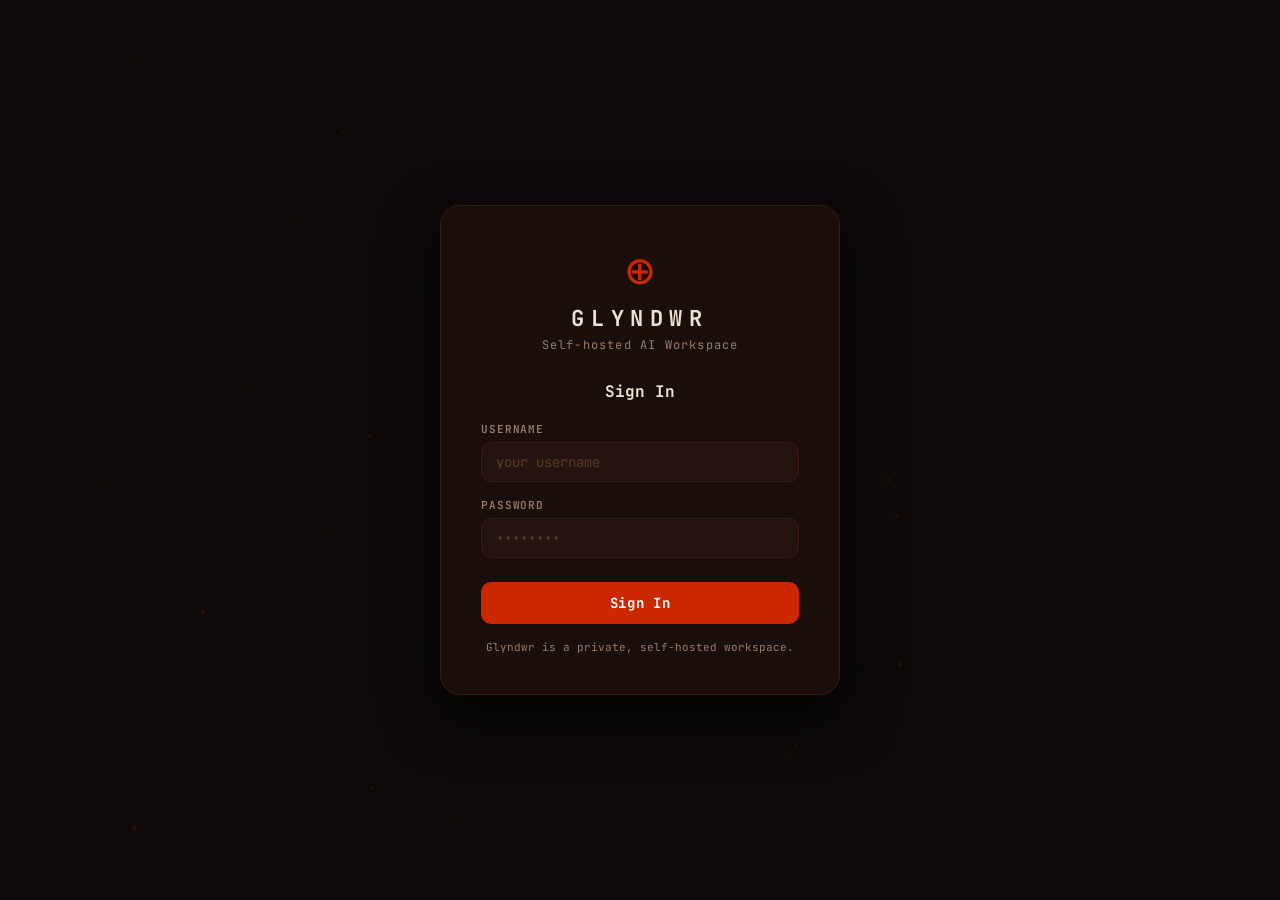
==== static/login.html @ f1474c88 "docs: expand README with full feature list and setup guide; add .gitignore" ====
<!DOCTYPE html>
<html lang="en">
<head>
  <meta charset="UTF-8" />
  <meta name="viewport" content="width=device-width, initial-scale=1.0" />
  <title>Glyndwr — Sign In</title>
  <link rel="icon" href="data:image/svg+xml,<svg xmlns='http://www.w3.org/2000/svg' viewBox='0 0 100 100'><text y='.9em' font-size='90'>⊕</text></svg>" />
  <style>
    @import url('https://fonts.googleapis.com/css2?family=JetBrains+Mono:wght@400;600;700&display=swap');
    *, *::before, *::after { box-sizing: border-box; margin: 0; padding: 0; }
    html, body { height: 100%; }
    body {
      font-family: 'JetBrains Mono', 'Fira Code', monospace;
      background: #0d0a09;
      color: #f0e0d0;
      display: flex;
      align-items: center;
      justify-content: center;
      min-height: 100vh;
      padding: 20px;
    }
    #bg-canvas {
      position: fixed; inset: 0; z-index: 0; pointer-events: none; opacity: 0.4;
    }
    .login-card {
      background: #1a0e0b;
      border: 1px solid #3d1a12;
      border-radius: 20px;
      padding: 40px;
      width: 100%;
      max-width: 400px;
      position: relative;
      z-index: 1;
      box-shadow: 0 20px 60px rgba(0,0,0,0.8);
    }
    .logo { text-align: center; margin-bottom: 28px; }
    .logo-icon { font-size: 48px; color: #cc2800; line-height: 1; display: block; margin-bottom: 10px; }
    .logo-title { font-size: 22px; font-weight: 700; letter-spacing: 0.3em; color: #f0e0d0; }
    .logo-sub { font-size: 12px; color: #9a7a68; margin-top: 4px; letter-spacing: 0.1em; }
    h2 { font-size: 16px; font-weight: 700; margin-bottom: 20px; color: #f0e0d0; text-align: center; }
    .form-group { margin-bottom: 16px; }
    label { display: block; font-size: 11px; font-weight: 600; color: #9a7a68; margin-bottom: 6px; text-transform: uppercase; letter-spacing: 0.08em; }
    input {
      width: 100%;
      background: #241410;
      border: 1.5px solid #3d1a12;
      border-radius: 10px;
      padding: 10px 14px;
      color: #f0e0d0;
      font-size: 14px;
      font-family: inherit;
      outline: none;
      transition: border-color 0.15s;
    }
    input:focus { border-color: #cc2800; }
    input::placeholder { color: #5a3a28; }
    .btn {
      width: 100%;
      background: #cc2800;
      color: #fff;
      border: none;
      border-radius: 10px;
      padding: 12px;
      font-size: 14px;
      font-weight: 700;
      font-family: inherit;
      cursor: pointer;
      transition: background 0.15s;
      letter-spacing: 0.05em;
      margin-top: 8px;
    }
    .btn:hover { background: #e03000; }
    .btn:disabled { opacity: 0.5; cursor: not-allowed; }
    .error {
      background: rgba(204,40,0,0.1);
      border: 1px solid rgba(204,40,0,0.3);
      border-radius: 8px;
      padding: 10px 14px;
      font-size: 13px;
      color: #cc2800;
      margin-bottom: 16px;
      display: none;
    }
    .hint { font-size: 11px; color: #9a7a68; text-align: center; margin-top: 16px; }
    .setup-badge {
      background: rgba(204,40,0,0.1);
      border: 1px solid rgba(204,40,0,0.3);
      border-radius: 8px;
      padding: 10px 14px;
      font-size: 12px;
      color: #9a7a68;
      margin-bottom: 20px;
      text-align: center;
      line-height: 1.5;
    }
    .setup-badge strong { color: #cc2800; }
    #view-login, #view-setup { display: none; }
    #view-login.active, #view-setup.active { display: block; }
    .spinner {
      display: inline-block; width: 14px; height: 14px;
      border: 2px solid rgba(255,255,255,0.3);
      border-top-color: #fff;
      border-radius: 50%;
      animation: spin 0.7s linear infinite;
      vertical-align: middle; margin-right: 6px;
    }
    @keyframes spin { to { transform: rotate(360deg); } }
  </style>
</head>
<body>
<canvas id="bg-canvas"></canvas>

<div class="login-card">
  <div class="logo">
    <span class="logo-icon">⊕</span>
    <div class="logo-title">GLYNDWR</div>
    <div class="logo-sub">Self-hosted AI Workspace</div>
  </div>

  <!-- Login view -->
  <div id="view-login">
    <h2>Sign In</h2>
    <div class="error" id="login-error"></div>
    <div class="form-group">
      <label>Username</label>
      <input type="text" id="login-username" placeholder="your username" autocomplete="username" />
    </div>
    <div class="form-group">
      <label>Password</label>
      <input type="password" id="login-password" placeholder="••••••••" autocomplete="current-password" />
    </div>
    <button class="btn" id="login-btn">Sign In</button>
    <p class="hint">Glyndwr is a private, self-hosted workspace.</p>
  </div>

  <!-- First-run setup view -->
  <div id="view-setup">
    <h2>First-time Setup</h2>
    <div class="setup-badge">
      No accounts exist yet. Create your <strong>admin account</strong> to get started.
    </div>
    <div class="error" id="setup-error"></div>
    <div class="form-group">
      <label>Admin Username</label>
      <input type="text" id="setup-username" placeholder="admin" autocomplete="username" />
    </div>
    <div class="form-group">
      <label>Password</label>
      <input type="password" id="setup-password" placeholder="at least 6 characters" autocomplete="new-password" />
    </div>
    <div class="form-group">
      <label>Confirm Password</label>
      <input type="password" id="setup-confirm" placeholder="repeat password" autocomplete="new-password" />
    </div>
    <button class="btn" id="setup-btn">Create Admin Account</button>
  </div>
</div>

<script>
(function() {
  // Animated background
  const canvas = document.getElementById('bg-canvas');
  const ctx = canvas.getContext('2d');
  let W, H, nodes = [];
  function resize() { W = canvas.width = window.innerWidth; H = canvas.height = window.innerHeight; }
  resize();
  window.addEventListener('resize', resize);
  for (let i = 0; i < 30; i++) {
    nodes.push({
      x: Math.random() * 1000, y: Math.random() * 1000,
      vx: (Math.random() - 0.5) * 0.3, vy: (Math.random() - 0.5) * 0.3,
      r: Math.random() * 2 + 1, pulse: Math.random() * Math.PI * 2,
    });
  }
  function animate() {
    ctx.clearRect(0, 0, W, H);
    nodes.forEach(n => {
      n.x += n.vx; n.y += n.vy; n.pulse += 0.02;
      if (n.x < 0 || n.x > W) n.vx *= -1;
      if (n.y < 0 || n.y > H) n.vy *= -1;
    });
    for (let i = 0; i < nodes.length; i++) {
      for (let j = i + 1; j < nodes.length; j++) {
        const dx = nodes[i].x - nodes[j].x, dy = nodes[i].y - nodes[j].y;
        const dist = Math.sqrt(dx * dx + dy * dy);
        if (dist < 150) {
          ctx.beginPath();
          ctx.moveTo(nodes[i].x, nodes[i].y);
          ctx.lineTo(nodes[j].x, nodes[j].y);
          ctx.strokeStyle = `rgba(204,40,0,${0.15 * (1 - dist / 150)})`;
          ctx.lineWidth = 0.5;
          ctx.stroke();
        }
      }
    }
    nodes.forEach(n => {
      const glow = 0.6 + 0.4 * Math.sin(n.pulse);
      ctx.beginPath();
      ctx.arc(n.x, n.y, n.r * glow, 0, Math.PI * 2);
      ctx.fillStyle = `rgba(204,40,0,${0.4 * glow})`;
      ctx.fill();
    });
    requestAnimationFrame(animate);
  }
  animate();

  // Auth logic
  async function checkStatus() {
    try {
      const r = await fetch('/api/auth/status');
      const d = await r.json();
      if (d.needs_setup) {
        document.getElementById('view-setup').classList.add('active');
      } else {
        document.getElementById('view-login').classList.add('active');
      }
    } catch {
      document.getElementById('view-login').classList.add('active');
    }
  }

  function showError(id, msg) {
    const el = document.getElementById(id);
    el.textContent = msg;
    el.style.display = 'block';
  }
  function hideError(id) { document.getElementById(id).style.display = 'none'; }

  async function doLogin() {
    hideError('login-error');
    const username = document.getElementById('login-username').value.trim();
    const password = document.getElementById('login-password').value;
    if (!username || !password) { showError('login-error', 'Please enter username and password.'); return; }
    const btn = document.getElementById('login-btn');
    btn.disabled = true;
    btn.innerHTML = '<span class="spinner"></span>Signing in…';
    try {
      const r = await fetch('/api/auth/login', {
        method: 'POST', headers: { 'Content-Type': 'application/json' },
        body: JSON.stringify({ username, password }),
      });
      if (!r.ok) {
        const d = await r.json().catch(() => ({}));
        showError('login-error', d.detail || 'Login failed.');
        btn.disabled = false; btn.textContent = 'Sign In';
        return;
      }
      const d = await r.json();
      localStorage.setItem('glyndwr_token', d.token);
      localStorage.setItem('glyndwr_user', JSON.stringify(d.user));
      window.location.href = '/';
    } catch {
      showError('login-error', 'Could not connect to server.');
      btn.disabled = false; btn.textContent = 'Sign In';
    }
  }

  async function doSetup() {
    hideError('setup-error');
    const username = document.getElementById('setup-username').value.trim();
    const password = document.getElementById('setup-password').value;
    const confirm = document.getElementById('setup-confirm').value;
    if (!username) { showError('setup-error', 'Please enter a username.'); return; }
    if (password.length < 6) { showError('setup-error', 'Password must be at least 6 characters.'); return; }
    if (password !== confirm) { showError('setup-error', 'Passwords do not match.'); return; }
    const btn = document.getElementById('setup-btn');
    btn.disabled = true;
    btn.innerHTML = '<span class="spinner"></span>Creating account…';
    try {
      const r = await fetch('/api/auth/setup', {
        method: 'POST', headers: { 'Content-Type': 'application/json' },
        body: JSON.stringify({ username, password, is_admin: true }),
      });
      if (!r.ok) {
        const d = await r.json().catch(() => ({}));
        showError('setup-error', d.detail || 'Setup failed.');
        btn.disabled = false; btn.textContent = 'Create Admin Account';
        return;
      }
      // Now login
      const lr = await fetch('/api/auth/login', {
        method: 'POST', headers: { 'Content-Type': 'application/json' },
        body: JSON.stringify({ username, password }),
      });
      const ld = await lr.json();
      localStorage.setItem('glyndwr_token', ld.token);
      localStorage.setItem('glyndwr_user', JSON.stringify(ld.user));
      window.location.href = '/';
    } catch {
      showError('setup-error', 'Could not connect to server.');
      btn.disabled = false; btn.textContent = 'Create Admin Account';
    }
  }

  document.getElementById('login-btn').addEventListener('click', doLogin);
  document.getElementById('setup-btn').addEventListener('click', doSetup);

  document.getElementById('login-password').addEventListener('keydown', e => {
    if (e.key === 'Enter') doLogin();
  });
  document.getElementById('login-username').addEventListener('keydown', e => {
    if (e.key === 'Enter') document.getElementById('login-password').focus();
  });

  // Check if already logged in
  const existingToken = localStorage.getItem('glyndwr_token');
  if (existingToken) {
    fetch('/api/auth/me', { headers: { Authorization: `Bearer ${existingToken}` } })
      .then(r => { if (r.ok) window.location.href = '/'; else checkStatus(); })
      .catch(() => checkStatus());
  } else {
    checkStatus();
  }
})();
</script>
</body>
</html>
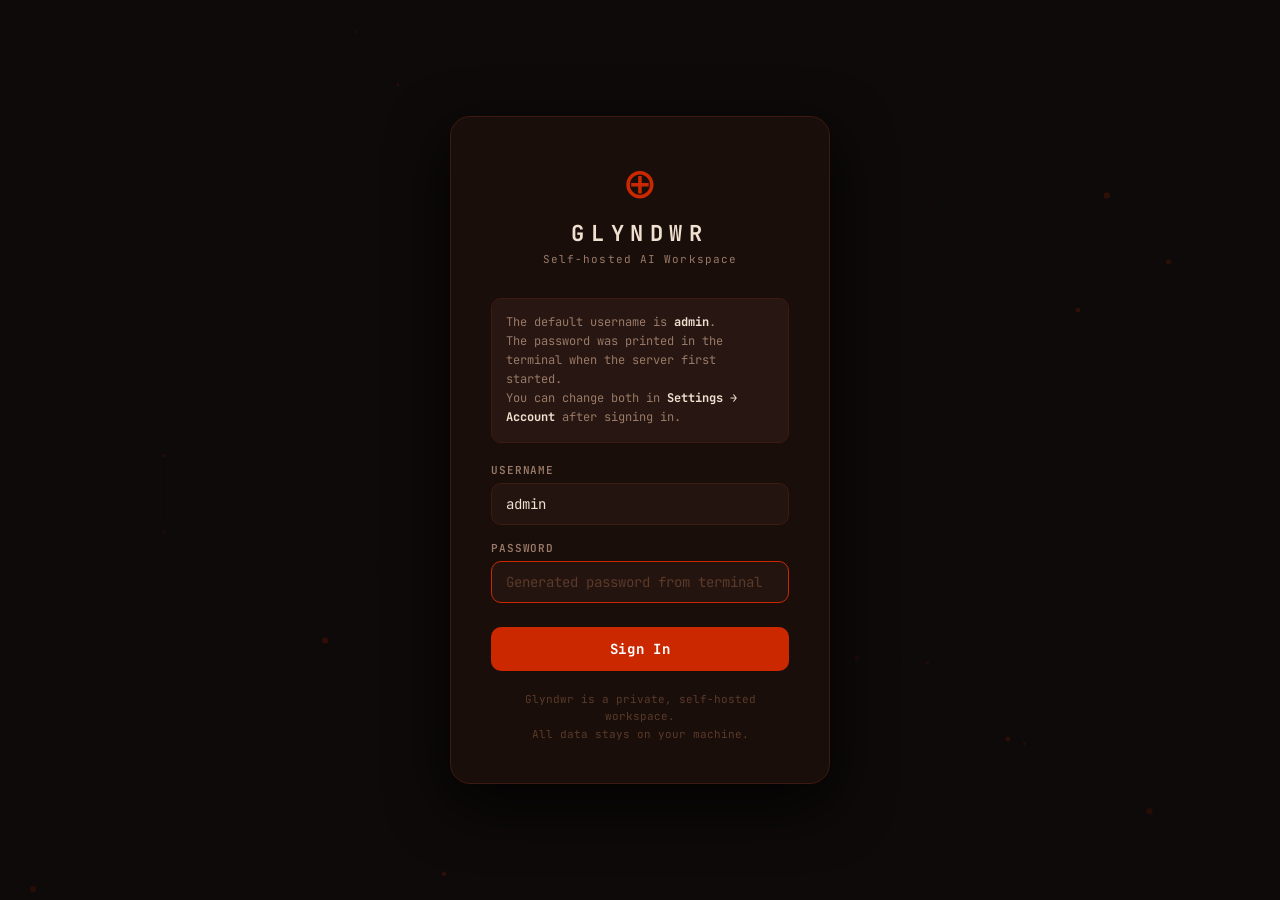
==== commit a29550e8: "feat: v1.2 -- multi-user auth, themes, image editor, memory, Forge, Deep Research Auth & users - Aut" ====
--- a/static/login.html
+++ b/static/login.html
@@ -11,100 +11,60 @@
     html, body { height: 100%; }
     body {
       font-family: 'JetBrains Mono', 'Fira Code', monospace;
-      background: #0d0a09;
-      color: #f0e0d0;
-      display: flex;
-      align-items: center;
-      justify-content: center;
-      min-height: 100vh;
-      padding: 20px;
-    }
-    #bg-canvas {
-      position: fixed; inset: 0; z-index: 0; pointer-events: none; opacity: 0.4;
-    }
+      background: #0d0a09; color: #f0e0d0;
+      display: flex; align-items: center; justify-content: center;
+      min-height: 100vh; padding: 20px;
+    }
+    #bg-canvas { position: fixed; inset: 0; z-index: 0; pointer-events: none; opacity: 0.35; }
     .login-card {
-      background: #1a0e0b;
-      border: 1px solid #3d1a12;
-      border-radius: 20px;
-      padding: 40px;
-      width: 100%;
-      max-width: 400px;
-      position: relative;
-      z-index: 1;
-      box-shadow: 0 20px 60px rgba(0,0,0,0.8);
-    }
-    .logo { text-align: center; margin-bottom: 28px; }
-    .logo-icon { font-size: 48px; color: #cc2800; line-height: 1; display: block; margin-bottom: 10px; }
-    .logo-title { font-size: 22px; font-weight: 700; letter-spacing: 0.3em; color: #f0e0d0; }
-    .logo-sub { font-size: 12px; color: #9a7a68; margin-top: 4px; letter-spacing: 0.1em; }
-    h2 { font-size: 16px; font-weight: 700; margin-bottom: 20px; color: #f0e0d0; text-align: center; }
+      background: #1a0e0b; border: 1px solid #3d1a12; border-radius: 20px;
+      padding: 40px; width: 100%; max-width: 380px;
+      position: relative; z-index: 1; box-shadow: 0 20px 60px rgba(0,0,0,0.8);
+    }
+    .logo { text-align: center; margin-bottom: 32px; }
+    .logo-icon { font-size: 52px; color: #cc2800; line-height: 1; display: block; margin-bottom: 10px; }
+    .logo-title { font-size: 22px; font-weight: 700; letter-spacing: 0.3em; }
+    .logo-sub { font-size: 11px; color: #9a7a68; margin-top: 4px; letter-spacing: 0.1em; }
     .form-group { margin-bottom: 16px; }
     label { display: block; font-size: 11px; font-weight: 600; color: #9a7a68; margin-bottom: 6px; text-transform: uppercase; letter-spacing: 0.08em; }
     input {
-      width: 100%;
-      background: #241410;
-      border: 1.5px solid #3d1a12;
-      border-radius: 10px;
-      padding: 10px 14px;
-      color: #f0e0d0;
-      font-size: 14px;
-      font-family: inherit;
-      outline: none;
-      transition: border-color 0.15s;
+      width: 100%; background: #241410; border: 1.5px solid #3d1a12;
+      border-radius: 10px; padding: 11px 14px; color: #f0e0d0;
+      font-size: 14px; font-family: inherit; outline: none; transition: border-color 0.15s;
     }
     input:focus { border-color: #cc2800; }
     input::placeholder { color: #5a3a28; }
     .btn {
-      width: 100%;
-      background: #cc2800;
-      color: #fff;
-      border: none;
-      border-radius: 10px;
-      padding: 12px;
-      font-size: 14px;
-      font-weight: 700;
-      font-family: inherit;
-      cursor: pointer;
-      transition: background 0.15s;
-      letter-spacing: 0.05em;
-      margin-top: 8px;
+      width: 100%; background: #cc2800; color: #fff; border: none;
+      border-radius: 10px; padding: 13px; font-size: 14px; font-weight: 700;
+      font-family: inherit; cursor: pointer; transition: background 0.15s;
+      letter-spacing: 0.05em; margin-top: 8px;
     }
     .btn:hover { background: #e03000; }
     .btn:disabled { opacity: 0.5; cursor: not-allowed; }
     .error {
-      background: rgba(204,40,0,0.1);
-      border: 1px solid rgba(204,40,0,0.3);
-      border-radius: 8px;
-      padding: 10px 14px;
-      font-size: 13px;
-      color: #cc2800;
-      margin-bottom: 16px;
-      display: none;
-    }
-    .hint { font-size: 11px; color: #9a7a68; text-align: center; margin-top: 16px; }
-    .setup-badge {
-      background: rgba(204,40,0,0.1);
-      border: 1px solid rgba(204,40,0,0.3);
-      border-radius: 8px;
-      padding: 10px 14px;
-      font-size: 12px;
-      color: #9a7a68;
-      margin-bottom: 20px;
-      text-align: center;
-      line-height: 1.5;
-    }
-    .setup-badge strong { color: #cc2800; }
-    #view-login, #view-setup { display: none; }
-    #view-login.active, #view-setup.active { display: block; }
+      background: rgba(204,40,0,0.1); border: 1px solid rgba(204,40,0,0.35);
+      border-radius: 8px; padding: 10px 14px; font-size: 13px;
+      color: #cc2800; margin-bottom: 16px; display: none;
+    }
+    .hint-box {
+      background: rgba(90,58,40,0.2); border: 1px solid #3d1a12;
+      border-radius: 10px; padding: 14px; margin-bottom: 20px; font-size: 12px;
+      color: #9a7a68; line-height: 1.6;
+    }
+    .hint-box strong { color: #f0e0d0; }
+    .hint-box code {
+      background: rgba(204,40,0,0.15); color: #cc2800;
+      padding: 1px 6px; border-radius: 4px; font-family: inherit; font-size: 12px;
+    }
     .spinner {
       display: inline-block; width: 14px; height: 14px;
-      border: 2px solid rgba(255,255,255,0.3);
-      border-top-color: #fff;
-      border-radius: 50%;
-      animation: spin 0.7s linear infinite;
+      border: 2px solid rgba(255,255,255,0.3); border-top-color: #fff;
+      border-radius: 50%; animation: spin 0.7s linear infinite;
       vertical-align: middle; margin-right: 6px;
     }
     @keyframes spin { to { transform: rotate(360deg); } }
+    .footer-note { text-align: center; font-size: 11px; color: #5a3a28; margin-top: 20px; line-height: 1.6; }
   </style>
 </head>
 <body>
@@ -117,58 +77,43 @@
     <div class="logo-sub">Self-hosted AI Workspace</div>
   </div>
 
-  <!-- Login view -->
-  <div id="view-login">
-    <h2>Sign In</h2>
-    <div class="error" id="login-error"></div>
-    <div class="form-group">
-      <label>Username</label>
-      <input type="text" id="login-username" placeholder="your username" autocomplete="username" />
-    </div>
-    <div class="form-group">
-      <label>Password</label>
-      <input type="password" id="login-password" placeholder="••••••••" autocomplete="current-password" />
-    </div>
-    <button class="btn" id="login-btn">Sign In</button>
-    <p class="hint">Glyndwr is a private, self-hosted workspace.</p>
-  </div>
-
-  <!-- First-run setup view -->
-  <div id="view-setup">
-    <h2>First-time Setup</h2>
-    <div class="setup-badge">
-      No accounts exist yet. Create your <strong>admin account</strong> to get started.
-    </div>
-    <div class="error" id="setup-error"></div>
-    <div class="form-group">
-      <label>Admin Username</label>
-      <input type="text" id="setup-username" placeholder="admin" autocomplete="username" />
-    </div>
-    <div class="form-group">
-      <label>Password</label>
-      <input type="password" id="setup-password" placeholder="at least 6 characters" autocomplete="new-password" />
-    </div>
-    <div class="form-group">
-      <label>Confirm Password</label>
-      <input type="password" id="setup-confirm" placeholder="repeat password" autocomplete="new-password" />
-    </div>
-    <button class="btn" id="setup-btn">Create Admin Account</button>
-  </div>
+  <div class="hint-box">
+    The default username is <strong>admin</strong>.<br>
+    The password was printed in the terminal when the server first started.<br>
+    You can change both in <strong>Settings → Account</strong> after signing in.
+  </div>
+
+  <div class="error" id="login-error"></div>
+
+  <div class="form-group">
+    <label>Username</label>
+    <input type="text" id="login-username" value="admin" autocomplete="username" />
+  </div>
+  <div class="form-group">
+    <label>Password</label>
+    <input type="password" id="login-password" placeholder="Generated password from terminal" autocomplete="current-password" />
+  </div>
+  <button class="btn" id="login-btn">Sign In</button>
+
+  <p class="footer-note">
+    Glyndwr is a private, self-hosted workspace.<br>
+    All data stays on your machine.
+  </p>
 </div>
 
 <script>
 (function() {
-  // Animated background
+  /* ── Animated background ────────────────────── */
   const canvas = document.getElementById('bg-canvas');
   const ctx = canvas.getContext('2d');
   let W, H, nodes = [];
   function resize() { W = canvas.width = window.innerWidth; H = canvas.height = window.innerHeight; }
   resize();
   window.addEventListener('resize', resize);
-  for (let i = 0; i < 30; i++) {
+  for (let i = 0; i < 35; i++) {
     nodes.push({
-      x: Math.random() * 1000, y: Math.random() * 1000,
-      vx: (Math.random() - 0.5) * 0.3, vy: (Math.random() - 0.5) * 0.3,
+      x: Math.random() * 1200, y: Math.random() * 900,
+      vx: (Math.random() - 0.5) * 0.4, vy: (Math.random() - 0.5) * 0.4,
       r: Math.random() * 2 + 1, pulse: Math.random() * Math.PI * 2,
     });
   }
@@ -182,66 +127,52 @@
     for (let i = 0; i < nodes.length; i++) {
       for (let j = i + 1; j < nodes.length; j++) {
         const dx = nodes[i].x - nodes[j].x, dy = nodes[i].y - nodes[j].y;
-        const dist = Math.sqrt(dx * dx + dy * dy);
-        if (dist < 150) {
+        const d = Math.sqrt(dx * dx + dy * dy);
+        if (d < 160) {
           ctx.beginPath();
           ctx.moveTo(nodes[i].x, nodes[i].y);
           ctx.lineTo(nodes[j].x, nodes[j].y);
-          ctx.strokeStyle = `rgba(204,40,0,${0.15 * (1 - dist / 150)})`;
-          ctx.lineWidth = 0.5;
+          ctx.strokeStyle = `rgba(204,40,0,${0.18 * (1 - d / 160)})`;
+          ctx.lineWidth = 0.6;
           ctx.stroke();
         }
       }
     }
     nodes.forEach(n => {
-      const glow = 0.6 + 0.4 * Math.sin(n.pulse);
+      const g = 0.5 + 0.5 * Math.sin(n.pulse);
       ctx.beginPath();
-      ctx.arc(n.x, n.y, n.r * glow, 0, Math.PI * 2);
-      ctx.fillStyle = `rgba(204,40,0,${0.4 * glow})`;
+      ctx.arc(n.x, n.y, n.r * (0.8 + 0.4 * g), 0, Math.PI * 2);
+      ctx.fillStyle = `rgba(204,40,0,${0.5 * g})`;
       ctx.fill();
     });
     requestAnimationFrame(animate);
   }
   animate();
 
-  // Auth logic
-  async function checkStatus() {
-    try {
-      const r = await fetch('/api/auth/status');
-      const d = await r.json();
-      if (d.needs_setup) {
-        document.getElementById('view-setup').classList.add('active');
-      } else {
-        document.getElementById('view-login').classList.add('active');
-      }
-    } catch {
-      document.getElementById('view-login').classList.add('active');
-    }
-  }
-
-  function showError(id, msg) {
-    const el = document.getElementById(id);
-    el.textContent = msg;
-    el.style.display = 'block';
-  }
-  function hideError(id) { document.getElementById(id).style.display = 'none'; }
+  /* ── Login logic ────────────────────────────── */
+  function showError(msg) {
+    const el = document.getElementById('login-error');
+    el.textContent = msg; el.style.display = 'block';
+  }
+  function hideError() { document.getElementById('login-error').style.display = 'none'; }
 
   async function doLogin() {
-    hideError('login-error');
+    hideError();
     const username = document.getElementById('login-username').value.trim();
     const password = document.getElementById('login-password').value;
-    if (!username || !password) { showError('login-error', 'Please enter username and password.'); return; }
+    if (!username || !password) { showError('Please enter username and password.'); return; }
     const btn = document.getElementById('login-btn');
     btn.disabled = true;
     btn.innerHTML = '<span class="spinner"></span>Signing in…';
     try {
       const r = await fetch('/api/auth/login', {
         method: 'POST', headers: { 'Content-Type': 'application/json' },
+        credentials: 'include',
         body: JSON.stringify({ username, password }),
       });
       if (!r.ok) {
         const d = await r.json().catch(() => ({}));
-        showError('login-error', d.detail || 'Login failed.');
+        showError(d.detail || 'Invalid username or password.');
         btn.disabled = false; btn.textContent = 'Sign In';
         return;
       }
@@ -250,51 +181,12 @@
       localStorage.setItem('glyndwr_user', JSON.stringify(d.user));
       window.location.href = '/';
     } catch {
-      showError('login-error', 'Could not connect to server.');
+      showError('Could not connect to the server. Is it running?');
       btn.disabled = false; btn.textContent = 'Sign In';
     }
   }
 
-  async function doSetup() {
-    hideError('setup-error');
-    const username = document.getElementById('setup-username').value.trim();
-    const password = document.getElementById('setup-password').value;
-    const confirm = document.getElementById('setup-confirm').value;
-    if (!username) { showError('setup-error', 'Please enter a username.'); return; }
-    if (password.length < 6) { showError('setup-error', 'Password must be at least 6 characters.'); return; }
-    if (password !== confirm) { showError('setup-error', 'Passwords do not match.'); return; }
-    const btn = document.getElementById('setup-btn');
-    btn.disabled = true;
-    btn.innerHTML = '<span class="spinner"></span>Creating account…';
-    try {
-      const r = await fetch('/api/auth/setup', {
-        method: 'POST', headers: { 'Content-Type': 'application/json' },
-        body: JSON.stringify({ username, password, is_admin: true }),
-      });
-      if (!r.ok) {
-        const d = await r.json().catch(() => ({}));
-        showError('setup-error', d.detail || 'Setup failed.');
-        btn.disabled = false; btn.textContent = 'Create Admin Account';
-        return;
-      }
-      // Now login
-      const lr = await fetch('/api/auth/login', {
-        method: 'POST', headers: { 'Content-Type': 'application/json' },
-        body: JSON.stringify({ username, password }),
-      });
-      const ld = await lr.json();
-      localStorage.setItem('glyndwr_token', ld.token);
-      localStorage.setItem('glyndwr_user', JSON.stringify(ld.user));
-      window.location.href = '/';
-    } catch {
-      showError('setup-error', 'Could not connect to server.');
-      btn.disabled = false; btn.textContent = 'Create Admin Account';
-    }
-  }
-
   document.getElementById('login-btn').addEventListener('click', doLogin);
-  document.getElementById('setup-btn').addEventListener('click', doSetup);
-
   document.getElementById('login-password').addEventListener('keydown', e => {
     if (e.key === 'Enter') doLogin();
   });
@@ -302,15 +194,20 @@
     if (e.key === 'Enter') document.getElementById('login-password').focus();
   });
 
-  // Check if already logged in
-  const existingToken = localStorage.getItem('glyndwr_token');
-  if (existingToken) {
-    fetch('/api/auth/me', { headers: { Authorization: `Bearer ${existingToken}` } })
-      .then(r => { if (r.ok) window.location.href = '/'; else checkStatus(); })
-      .catch(() => checkStatus());
-  } else {
-    checkStatus();
-  }
+  /* ── If already logged in, skip to app ─────── */
+  const tok = localStorage.getItem('glyndwr_token');
+  if (tok) {
+    fetch('/api/auth/me', { headers: { Authorization: `Bearer ${tok}` }, credentials: 'include' })
+      .then(r => { if (r.ok) window.location.href = '/'; })
+      .catch(() => {});
+  }
+
+  /* ── Focus password if username already filled ─ */
+  window.addEventListener('load', () => {
+    const u = document.getElementById('login-username');
+    const p = document.getElementById('login-password');
+    if (u.value) p.focus(); else u.focus();
+  });
 })();
 </script>
 </body>
